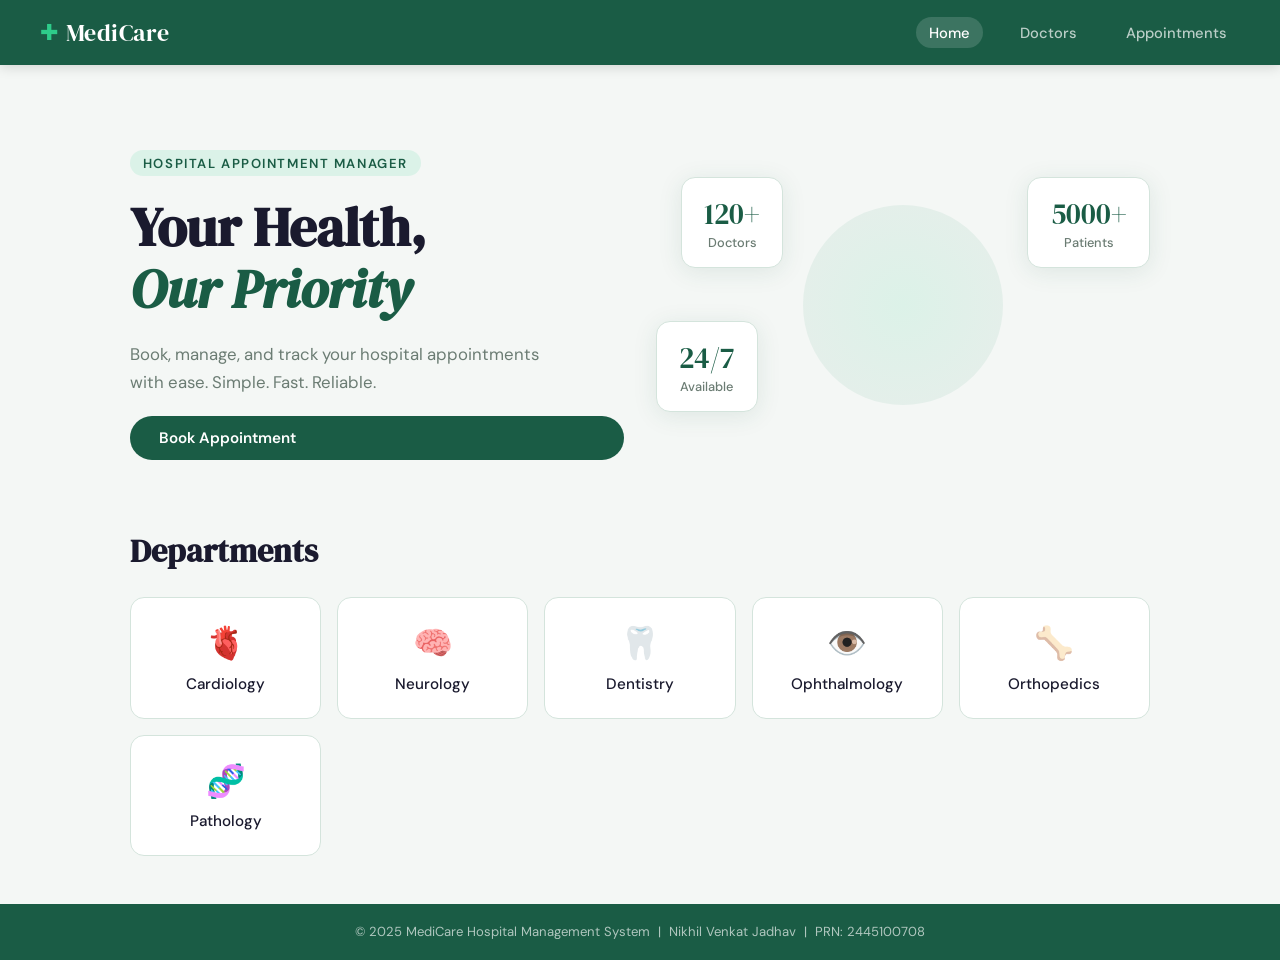
==== index.html @ d4bf0b08 "Add files via upload" ====
<!DOCTYPE html>
<html lang="en">
<head>
  <meta charset="UTF-8" />
  <meta name="viewport" content="width=device-width, initial-scale=1.0"/>
  <title>MediCare — Hospital Appointment Manager</title>
  <link rel="preconnect" href="https://fonts.googleapis.com">
  <link href="https://fonts.googleapis.com/css2?family=DM+Serif+Display:ital@0;1&family=DM+Sans:wght@300;400;500;600&display=swap" rel="stylesheet">
  <link rel="stylesheet" href="style.css"/>
</head>
<body>

  <!-- HEADER -->
  <header>
    <div class="logo">
      <span class="logo-cross">✚</span>
      <span class="logo-text">MediCare</span>
    </div>
    <nav>
      <a href="index.html" class="nav-link active">Home</a>
      <a href="doctors.html" class="nav-link">Doctors</a>
      <a href="appointments.html" class="nav-link">Appointments</a>
    </nav>
  </header>

  <!-- HERO -->
  <section class="hero">
    <div class="hero-content">
      <p class="hero-label">Hospital Appointment Manager</p>
      <h1 class="hero-title">Your Health,<br/><em>Our Priority</em></h1>
      <p class="hero-sub">Book, manage, and track your hospital appointments with ease. Simple. Fast. Reliable.</p>
      <a href="appointments.html" class="btn-primary">Book Appointment</a>
    </div>
    <div class="hero-visual">
      <div class="stat-card" style="top:10%;left:5%">
        <span class="stat-num">120+</span>
        <span class="stat-label">Doctors</span>
      </div>
      <div class="stat-card" style="top:55%;left:0%">
        <span class="stat-num">24/7</span>
        <span class="stat-label">Available</span>
      </div>
      <div class="stat-card" style="top:10%;right:0%">
        <span class="stat-num">5000+</span>
        <span class="stat-label">Patients</span>
      </div>
      <div class="pulse-circle"></div>
    </div>
  </section>

  <!-- DEPARTMENTS -->
  <section class="section">
    <h2 class="section-title">Departments</h2>
    <div class="dept-grid">
      <div class="dept-card"><span class="dept-icon">🫀</span><span>Cardiology</span></div>
      <div class="dept-card"><span class="dept-icon">🧠</span><span>Neurology</span></div>
      <div class="dept-card"><span class="dept-icon">🦷</span><span>Dentistry</span></div>
      <div class="dept-card"><span class="dept-icon">👁️</span><span>Ophthalmology</span></div>
      <div class="dept-card"><span class="dept-icon">🦴</span><span>Orthopedics</span></div>
      <div class="dept-card"><span class="dept-icon">🧬</span><span>Pathology</span></div>
    </div>
  </section>

  <footer>
    <p>© 2025 MediCare Hospital Management System &nbsp;|&nbsp; Nikhil Venkat Jadhav &nbsp;|&nbsp; PRN: 2445100708</p>
  </footer>

  <script src="script.js"></script>
</body>
</html>
---- style.css ----
/* ============================================================
   MediCare — Hospital Appointment Manager
   Style Sheet
   ============================================================ */

:root {
  --bg:        #f4f7f5;
  --surface:   #ffffff;
  --primary:   #1a5c45;
  --accent:    #2ecc8a;
  --danger:    #e05555;
  --text:      #1a1a2e;
  --muted:     #6b7c73;
  --border:    #d4e4dc;
  --shadow:    0 4px 24px rgba(26,92,69,.10);
  --radius:    14px;
  --font-head: 'DM Serif Display', serif;
  --font-body: 'DM Sans', sans-serif;
}

*, *::before, *::after { box-sizing: border-box; margin: 0; padding: 0; }

body {
  font-family: var(--font-body);
  background: var(--bg);
  color: var(--text);
  min-height: 100vh;
  display: flex;
  flex-direction: column;
}

/* ── HEADER ─────────────────────────────────────────────── */
header {
  display: flex;
  align-items: center;
  justify-content: space-between;
  padding: 1rem 2.5rem;
  background: var(--primary);
  position: sticky;
  top: 0;
  z-index: 100;
  box-shadow: 0 2px 12px rgba(0,0,0,.15);
}

.logo { display: flex; align-items: center; gap: .5rem; }
.logo-cross {
  font-size: 1.4rem;
  color: var(--accent);
  animation: pulse 2s infinite;
}
.logo-text {
  font-family: var(--font-head);
  font-size: 1.5rem;
  color: #fff;
  letter-spacing: .02em;
}

nav { display: flex; gap: 1.5rem; }
.nav-link {
  text-decoration: none;
  color: rgba(255,255,255,.7);
  font-size: .92rem;
  font-weight: 500;
  padding: .35rem .8rem;
  border-radius: 30px;
  transition: all .2s;
}
.nav-link:hover, .nav-link.active {
  color: #fff;
  background: rgba(255,255,255,.15);
}

/* ── HERO ────────────────────────────────────────────────── */
.hero {
  display: grid;
  grid-template-columns: 1fr 1fr;
  gap: 2rem;
  padding: 5rem 2.5rem 4rem;
  max-width: 1100px;
  margin: 0 auto;
  width: 100%;
}

.hero-content { display: flex; flex-direction: column; gap: 1.2rem; justify-content: center; }
.hero-label {
  font-size: .82rem;
  font-weight: 600;
  text-transform: uppercase;
  letter-spacing: .12em;
  color: var(--primary);
  background: rgba(46,204,138,.12);
  display: inline-block;
  padding: .3rem .8rem;
  border-radius: 20px;
  width: fit-content;
}
.hero-title {
  font-family: var(--font-head);
  font-size: 3.4rem;
  line-height: 1.15;
  color: var(--text);
}
.hero-title em { color: var(--primary); font-style: italic; }
.hero-sub { font-size: 1.05rem; color: var(--muted); line-height: 1.7; max-width: 420px; }

.hero-visual {
  position: relative;
  min-height: 320px;
}

.stat-card {
  position: absolute;
  background: var(--surface);
  border: 1px solid var(--border);
  border-radius: var(--radius);
  padding: 1rem 1.4rem;
  display: flex;
  flex-direction: column;
  align-items: center;
  box-shadow: var(--shadow);
  animation: floatUp 3s ease-in-out infinite alternate;
}
.stat-card:nth-child(2) { animation-delay: .8s; }
.stat-card:nth-child(3) { animation-delay: 1.6s; }
.stat-num { font-family: var(--font-head); font-size: 1.8rem; color: var(--primary); }
.stat-label { font-size: .8rem; color: var(--muted); font-weight: 500; }

.pulse-circle {
  position: absolute;
  width: 200px; height: 200px;
  border-radius: 50%;
  top: 50%; left: 50%;
  transform: translate(-50%, -50%);
  background: radial-gradient(circle, rgba(46,204,138,.12), rgba(26,92,69,.06));
  animation: pulseBig 2.5s ease-in-out infinite;
  z-index: -1;
}

/* ── SECTIONS ────────────────────────────────────────────── */
.section {
  max-width: 1100px;
  margin: 0 auto 3rem;
  padding: 0 2.5rem;
  width: 100%;
}

.section-title {
  font-family: var(--font-head);
  font-size: 2rem;
  margin-bottom: 1.5rem;
  color: var(--text);
}

/* ── DEPARTMENTS ─────────────────────────────────────────── */
.dept-grid {
  display: grid;
  grid-template-columns: repeat(auto-fill, minmax(160px, 1fr));
  gap: 1rem;
}
.dept-card {
  background: var(--surface);
  border: 1px solid var(--border);
  border-radius: var(--radius);
  padding: 1.5rem 1rem;
  display: flex;
  flex-direction: column;
  align-items: center;
  gap: .6rem;
  font-weight: 500;
  font-size: .95rem;
  cursor: default;
  transition: transform .2s, box-shadow .2s;
}
.dept-card:hover { transform: translateY(-4px); box-shadow: var(--shadow); }
.dept-icon { font-size: 2rem; }

/* ── PAGE HERO ───────────────────────────────────────────── */
.page-hero {
  background: var(--primary);
  color: #fff;
  text-align: center;
  padding: 3rem 1rem 2.5rem;
}
.page-hero h1 { font-family: var(--font-head); font-size: 2.6rem; }
.page-hero h1 em { color: var(--accent); font-style: italic; }
.page-hero p { margin-top: .6rem; color: rgba(255,255,255,.75); font-size: 1rem; }

/* ── SEARCH BAR ──────────────────────────────────────────── */
.search-bar { margin-bottom: 1.5rem; }
.search-bar input {
  width: 100%;
  padding: .8rem 1.2rem;
  border: 1px solid var(--border);
  border-radius: 40px;
  font-family: var(--font-body);
  font-size: .95rem;
  background: var(--surface);
  outline: none;
  transition: border-color .2s;
}
.search-bar input:focus { border-color: var(--primary); }

/* ── DOCTOR GRID ─────────────────────────────────────────── */
.doctor-grid {
  display: grid;
  grid-template-columns: repeat(auto-fill, minmax(220px, 1fr));
  gap: 1.2rem;
}
.doctor-card {
  background: var(--surface);
  border: 1px solid var(--border);
  border-radius: var(--radius);
  padding: 1.5rem 1rem;
  display: flex;
  flex-direction: column;
  align-items: center;
  gap: .5rem;
  transition: transform .2s, box-shadow .2s;
}
.doctor-card:hover { transform: translateY(-4px); box-shadow: var(--shadow); }
.doctor-avatar {
  width: 70px; height: 70px;
  border-radius: 50%;
  background: linear-gradient(135deg, var(--primary), var(--accent));
  display: flex; align-items: center; justify-content: center;
  font-size: 1.8rem; color: #fff;
  font-family: var(--font-head);
}
.doctor-name { font-weight: 600; font-size: 1rem; text-align: center; }
.doctor-spec { font-size: .82rem; color: var(--primary); font-weight: 500; }
.doctor-exp { font-size: .78rem; color: var(--muted); }

/* ── APPOINTMENT LAYOUT ──────────────────────────────────── */
.appt-layout {
  display: grid;
  grid-template-columns: 380px 1fr;
  gap: 2rem;
  align-items: start;
}

/* ── FORM CARD ───────────────────────────────────────────── */
.form-card {
  background: var(--surface);
  border: 1px solid var(--border);
  border-radius: var(--radius);
  padding: 1.8rem 1.5rem;
  box-shadow: var(--shadow);
  position: sticky;
  top: 90px;
}
.form-title {
  font-family: var(--font-head);
  font-size: 1.5rem;
  margin-bottom: 1.2rem;
  color: var(--primary);
}
.form-group { display: flex; flex-direction: column; gap: .35rem; margin-bottom: .9rem; }
.form-group label { font-size: .82rem; font-weight: 600; color: var(--muted); text-transform: uppercase; letter-spacing: .06em; }
.form-group input,
.form-group select,
.form-group textarea {
  padding: .65rem .9rem;
  border: 1px solid var(--border);
  border-radius: 8px;
  font-family: var(--font-body);
  font-size: .93rem;
  background: var(--bg);
  outline: none;
  transition: border-color .2s;
}
.form-group input:focus,
.form-group select:focus,
.form-group textarea:focus { border-color: var(--primary); background: #fff; }
.form-group textarea { min-height: 80px; resize: vertical; }

/* ── BUTTONS ─────────────────────────────────────────────── */
.btn-primary {
  display: inline-block;
  background: var(--primary);
  color: #fff;
  padding: .75rem 1.8rem;
  border: none;
  border-radius: 40px;
  font-family: var(--font-body);
  font-weight: 600;
  font-size: .95rem;
  cursor: pointer;
  text-decoration: none;
  transition: background .2s, transform .15s;
}
.btn-primary:hover { background: #14432f; transform: translateY(-2px); }
.btn-primary.full-width { width: 100%; text-align: center; margin-top: .4rem; }

/* ── APPOINTMENTS TABLE ──────────────────────────────────── */
.appt-list { display: flex; flex-direction: column; gap: 1rem; }
.appt-list-header { display: flex; align-items: center; justify-content: space-between; flex-wrap: wrap; gap: .8rem; }
.summary-chips { display: flex; gap: .5rem; flex-wrap: wrap; }
.chip {
  font-size: .78rem;
  font-weight: 600;
  padding: .3rem .8rem;
  border-radius: 20px;
}
.chip.total { background: rgba(26,92,69,.1); color: var(--primary); }
.chip.confirmed { background: rgba(46,204,138,.15); color: #1a8a5a; }
.chip.cancelled { background: rgba(224,85,85,.12); color: var(--danger); }

.table-wrap { overflow-x: auto; }
table {
  width: 100%;
  border-collapse: collapse;
  background: var(--surface);
  border-radius: var(--radius);
  overflow: hidden;
  box-shadow: var(--shadow);
  font-size: .88rem;
}
thead tr { background: var(--primary); color: #fff; }
th, td { padding: .75rem 1rem; text-align: left; }
tbody tr { border-bottom: 1px solid var(--border); transition: background .15s; }
tbody tr:last-child { border-bottom: none; }
tbody tr:hover { background: rgba(46,204,138,.05); }

.badge {
  padding: .25rem .7rem;
  border-radius: 20px;
  font-size: .78rem;
  font-weight: 600;
}
.badge.confirmed { background: rgba(46,204,138,.15); color: #1a8a5a; }
.badge.cancelled { background: rgba(224,85,85,.12); color: var(--danger); }

.btn-cancel {
  background: none;
  border: 1px solid var(--danger);
  color: var(--danger);
  padding: .3rem .7rem;
  border-radius: 6px;
  font-size: .78rem;
  cursor: pointer;
  transition: background .15s;
}
.btn-cancel:hover { background: var(--danger); color: #fff; }
.btn-cancel:disabled { opacity: .4; cursor: not-allowed; }

.empty-msg { text-align: center; padding: 2rem; color: var(--muted); font-size: .95rem; display: none; }

/* ── FOOTER ──────────────────────────────────────────────── */
footer {
  margin-top: auto;
  background: var(--primary);
  color: rgba(255,255,255,.65);
  text-align: center;
  padding: 1.2rem;
  font-size: .82rem;
}

/* ── ANIMATIONS ──────────────────────────────────────────── */
@keyframes pulse {
  0%, 100% { opacity: 1; }
  50% { opacity: .5; }
}
@keyframes floatUp {
  from { transform: translateY(0); }
  to   { transform: translateY(-10px); }
}
@keyframes pulseBig {
  0%, 100% { transform: translate(-50%,-50%) scale(1); opacity: .6; }
  50% { transform: translate(-50%,-50%) scale(1.15); opacity: .3; }
}

/* ── RESPONSIVE ──────────────────────────────────────────── */
@media (max-width: 900px) {
  .hero { grid-template-columns: 1fr; padding: 3rem 1.5rem; }
  .hero-visual { display: none; }
  .appt-layout { grid-template-columns: 1fr; }
  .form-card { position: static; }
  header { padding: 1rem 1.5rem; }
  .hero-title { font-size: 2.4rem; }
}
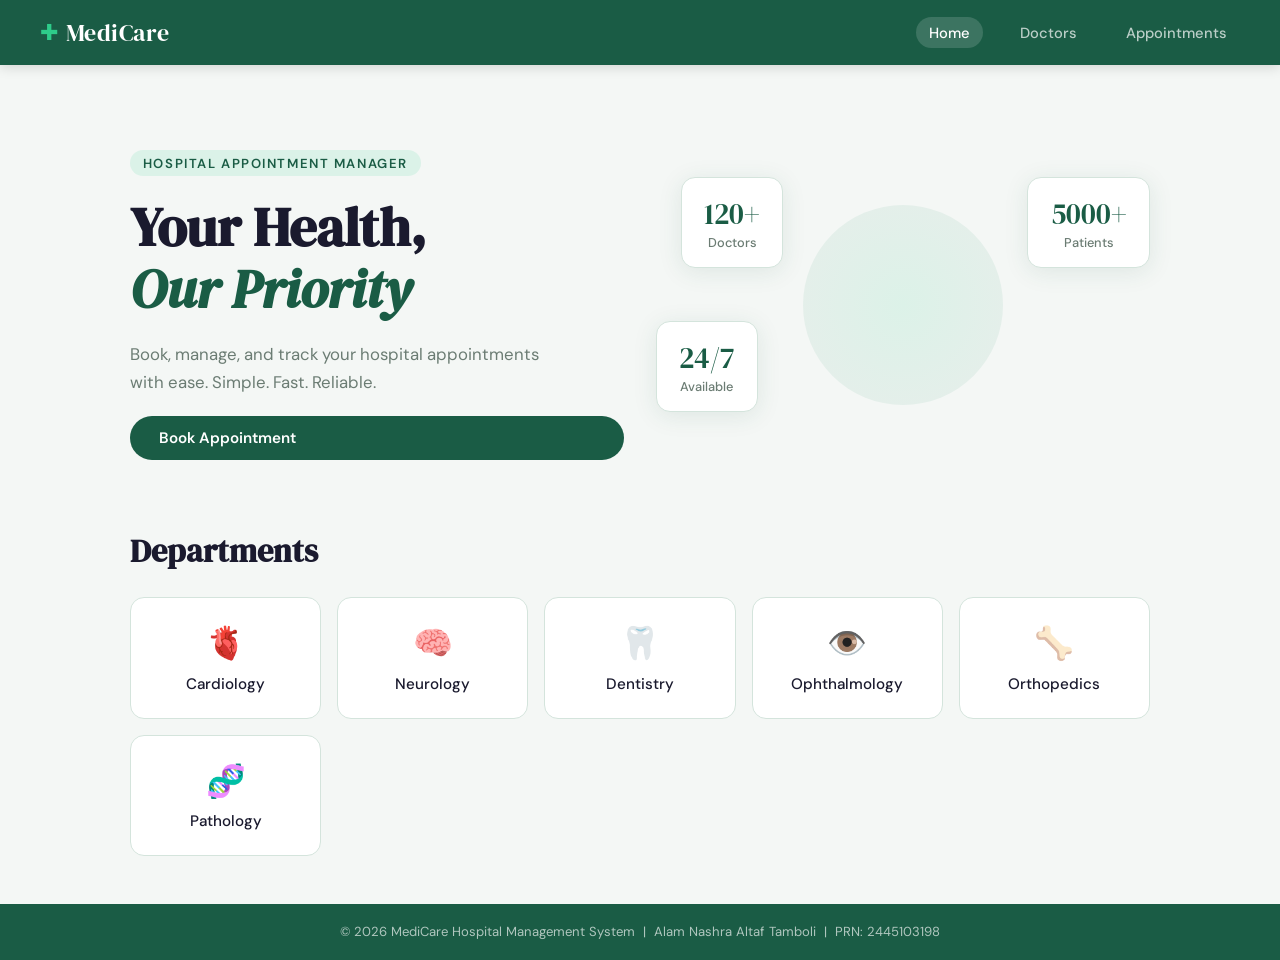
==== commit dd389b89: "Update index.html" ====
--- a/index.html
+++ b/index.html
@@ -62,7 +62,7 @@
   </section>
 
   <footer>
-    <p>© 2025 MediCare Hospital Management System &nbsp;|&nbsp; Nikhil Venkat Jadhav &nbsp;|&nbsp; PRN: 2445100708</p>
+    <p>© 2026 MediCare Hospital Management System &nbsp;|&nbsp; Alam Nashra Altaf Tamboli &nbsp;|&nbsp; PRN: 2445103198</p>
   </footer>
 
   <script src="script.js"></script>
